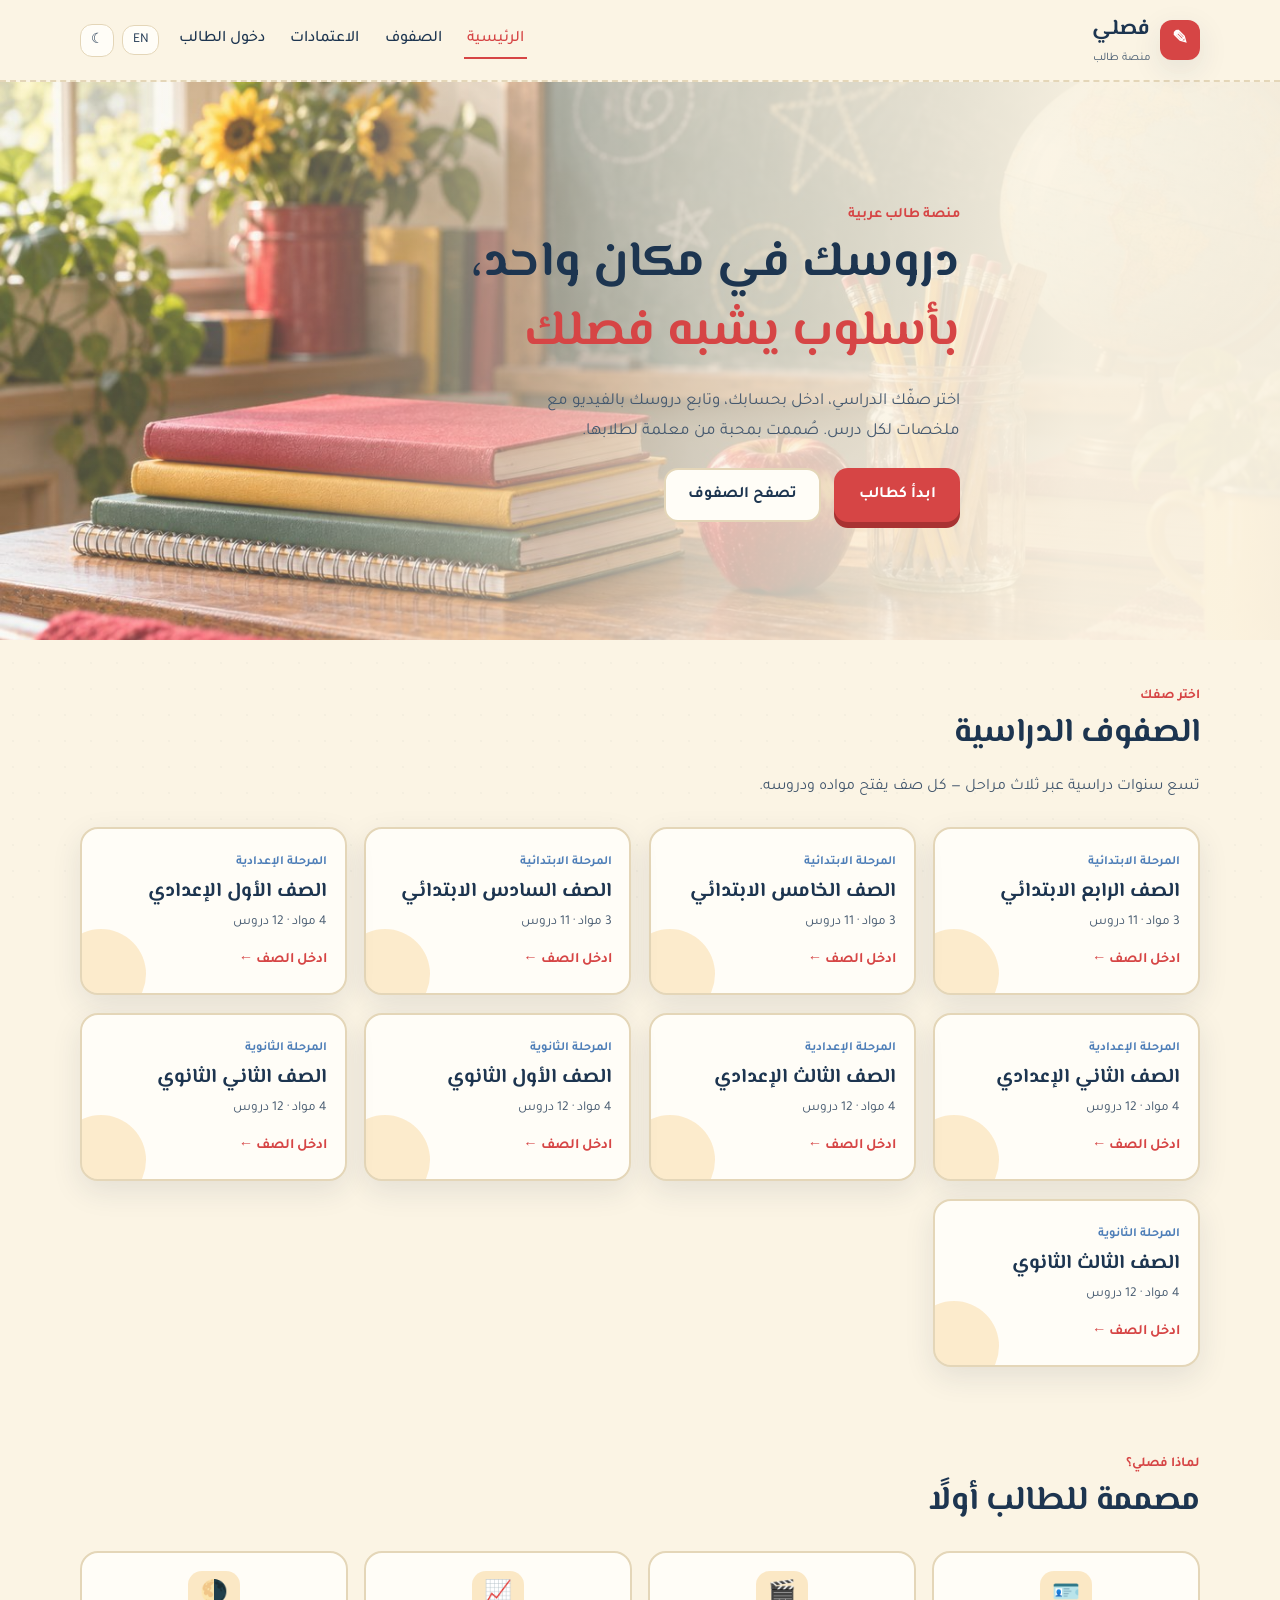
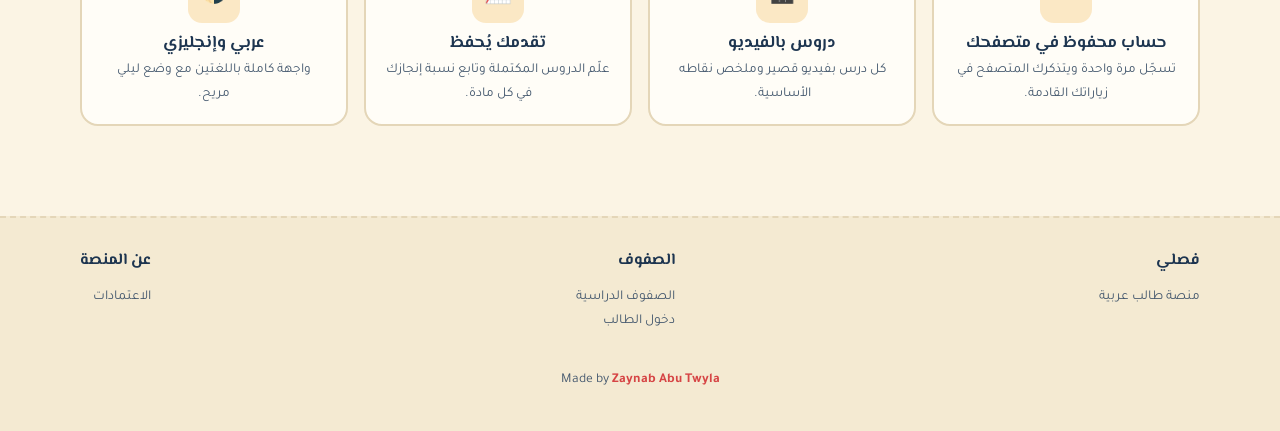
==== index.html @ 714e20f6 "Import site files" ====
<!DOCTYPE html>
<html lang="ar" dir="rtl">
<head>
<meta charset="UTF-8">
<meta name="viewport" content="width=device-width, initial-scale=1.0">
<title data-ar="فصلي — منصة الطالب" data-en="Fasli — Student Platform">فصلي — منصة الطالب</title>
<meta name="description" content="منصة طالب عربية: صفوف ودروس بالفيديو وحساب يتذكرك.">
<link rel="stylesheet" href="assets/fonts/fonts.css">
<link rel="stylesheet" href="assets/css/style.css">
</head>
<body data-page="home" data-active="home">
<header id="site-header" class="site-header"></header>
<main>
  <section class="hero" role="img" aria-label="رسم توضيحي لمكتب معلمة عليه كتب وسبورة وكوب أقلام">
    <div class="wrap hero-inner">
      <span class="kicker" data-i18n="hero.kicker"></span>
      <h1 data-i18n="hero.title"></h1>
      <p class="lead" data-i18n="hero.lead"></p>
      <div class="cta-row">
        <a class="btn btn-primary" href="login.html" data-i18n="hero.cta1"></a>
        <a class="btn btn-ghost" href="#grades" data-i18n="hero.cta2"></a>
      </div>
    </div>
  </section>

  <section class="section" id="grades">
    <div class="wrap">
      <div class="section-head">
        <span class="kicker" data-i18n="grades.kicker"></span>
        <h2 data-i18n="grades.title"></h2>
        <p data-i18n="grades.sub"></p>
      </div>
      <div class="grade-grid" id="grade-grid"></div>
    </div>
  </section>

  <section class="section">
    <div class="wrap">
      <div class="section-head">
        <span class="kicker" data-i18n="feat.kicker"></span>
        <h2 data-i18n="feat.title"></h2>
      </div>
      <div class="feat-grid">
        <div class="feat"><div class="ico">🪪</div><h3 data-i18n="feat1.t"></h3><p data-i18n="feat1.p"></p></div>
        <div class="feat"><div class="ico">🎬</div><h3 data-i18n="feat2.t"></h3><p data-i18n="feat2.p"></p></div>
        <div class="feat"><div class="ico">📈</div><h3 data-i18n="feat3.t"></h3><p data-i18n="feat3.p"></p></div>
        <div class="feat"><div class="ico">🌗</div><h3 data-i18n="feat4.t"></h3><p data-i18n="feat4.p"></p></div>
      </div>
    </div>
  </section>
</main>
<footer id="site-footer" class="site-footer"></footer>
<script src="assets/js/data.js"></script>
<script src="assets/js/i18n.js"></script>
<script src="assets/js/app.js"></script>
</body>
</html>
---- assets/fonts/fonts.css ----
@font-face {
  font-family: 'El Messiri';
  font-style: normal;
  font-weight: 500;
  font-display: swap;
  src: url(elmessiri-500-arabic.woff2) format('woff2');
  unicode-range: U+0600-06FF, U+0750-077F, U+0870-0891, U+0897-08E1, U+08E3-08FF, U+200C-200E, U+2010-2011, U+204F, U+2E41, U+FB50-FDFF, U+FE70-FE74, U+FE76-FEFC, U+102E0-102FB, U+10E60-10E7E, U+10EC2-10EC7, U+10EC9-10EEE, U+10EF0-10EFF, U+1EE00-1EE03, U+1EE05-1EE1F, U+1EE21-1EE22, U+1EE24, U+1EE27, U+1EE29-1EE32, U+1EE34-1EE37, U+1EE39, U+1EE3B, U+1EE42, U+1EE47, U+1EE49, U+1EE4B, U+1EE4D-1EE4F, U+1EE51-1EE52, U+1EE54, U+1EE57, U+1EE59, U+1EE5B, U+1EE5D, U+1EE5F, U+1EE61-1EE62, U+1EE64, U+1EE67-1EE6A, U+1EE6C-1EE72, U+1EE74-1EE77, U+1EE79-1EE7C, U+1EE7E, U+1EE80-1EE89, U+1EE8B-1EE9B, U+1EEA1-1EEA3, U+1EEA5-1EEA9, U+1EEAB-1EEBB, U+1EEF0-1EEF1;
}

@font-face {
  font-family: 'El Messiri';
  font-style: normal;
  font-weight: 500;
  font-display: swap;
  src: url(elmessiri-500-latin-ext.woff2) format('woff2');
  unicode-range: U+0100-02BA, U+02BD-02C5, U+02C7-02CC, U+02CE-02D7, U+02DD-02FF, U+0304, U+0308, U+0329, U+1D00-1DBF, U+1E00-1E9F, U+1EF2-1EFF, U+2020, U+20A0-20AB, U+20AD-20C4, U+2113, U+2C60-2C7F, U+A720-A7FF;
}

@font-face {
  font-family: 'El Messiri';
  font-style: normal;
  font-weight: 500;
  font-display: swap;
  src: url(elmessiri-500-latin.woff2) format('woff2');
  unicode-range: U+0000-00FF, U+0131, U+0152-0153, U+02BB-02BC, U+02C6, U+02DA, U+02DC, U+0304, U+0308, U+0329, U+2000-206F, U+20AC, U+2122, U+2191, U+2193, U+2212, U+2215, U+FEFF, U+FFFD;
}

@font-face {
  font-family: 'El Messiri';
  font-style: normal;
  font-weight: 600;
  font-display: swap;
  src: url(elmessiri-600-arabic.woff2) format('woff2');
  unicode-range: U+0600-06FF, U+0750-077F, U+0870-0891, U+0897-08E1, U+08E3-08FF, U+200C-200E, U+2010-2011, U+204F, U+2E41, U+FB50-FDFF, U+FE70-FE74, U+FE76-FEFC, U+102E0-102FB, U+10E60-10E7E, U+10EC2-10EC7, U+10EC9-10EEE, U+10EF0-10EFF, U+1EE00-1EE03, U+1EE05-1EE1F, U+1EE21-1EE22, U+1EE24, U+1EE27, U+1EE29-1EE32, U+1EE34-1EE37, U+1EE39, U+1EE3B, U+1EE42, U+1EE47, U+1EE49, U+1EE4B, U+1EE4D-1EE4F, U+1EE51-1EE52, U+1EE54, U+1EE57, U+1EE59, U+1EE5B, U+1EE5D, U+1EE5F, U+1EE61-1EE62, U+1EE64, U+1EE67-1EE6A, U+1EE6C-1EE72, U+1EE74-1EE77, U+1EE79-1EE7C, U+1EE7E, U+1EE80-1EE89, U+1EE8B-1EE9B, U+1EEA1-1EEA3, U+1EEA5-1EEA9, U+1EEAB-1EEBB, U+1EEF0-1EEF1;
}

@font-face {
  font-family: 'El Messiri';
  font-style: normal;
  font-weight: 600;
  font-display: swap;
  src: url(elmessiri-600-latin-ext.woff2) format('woff2');
  unicode-range: U+0100-02BA, U+02BD-02C5, U+02C7-02CC, U+02CE-02D7, U+02DD-02FF, U+0304, U+0308, U+0329, U+1D00-1DBF, U+1E00-1E9F, U+1EF2-1EFF, U+2020, U+20A0-20AB, U+20AD-20C4, U+2113, U+2C60-2C7F, U+A720-A7FF;
}

@font-face {
  font-family: 'El Messiri';
  font-style: normal;
  font-weight: 600;
  font-display: swap;
  src: url(elmessiri-600-latin.woff2) format('woff2');
  unicode-range: U+0000-00FF, U+0131, U+0152-0153, U+02BB-02BC, U+02C6, U+02DA, U+02DC, U+0304, U+0308, U+0329, U+2000-206F, U+20AC, U+2122, U+2191, U+2193, U+2212, U+2215, U+FEFF, U+FFFD;
}

@font-face {
  font-family: 'El Messiri';
  font-style: normal;
  font-weight: 700;
  font-display: swap;
  src: url(elmessiri-700-arabic.woff2) format('woff2');
  unicode-range: U+0600-06FF, U+0750-077F, U+0870-0891, U+0897-08E1, U+08E3-08FF, U+200C-200E, U+2010-2011, U+204F, U+2E41, U+FB50-FDFF, U+FE70-FE74, U+FE76-FEFC, U+102E0-102FB, U+10E60-10E7E, U+10EC2-10EC7, U+10EC9-10EEE, U+10EF0-10EFF, U+1EE00-1EE03, U+1EE05-1EE1F, U+1EE21-1EE22, U+1EE24, U+1EE27, U+1EE29-1EE32, U+1EE34-1EE37, U+1EE39, U+1EE3B, U+1EE42, U+1EE47, U+1EE49, U+1EE4B, U+1EE4D-1EE4F, U+1EE51-1EE52, U+1EE54, U+1EE57, U+1EE59, U+1EE5B, U+1EE5D, U+1EE5F, U+1EE61-1EE62, U+1EE64, U+1EE67-1EE6A, U+1EE6C-1EE72, U+1EE74-1EE77, U+1EE79-1EE7C, U+1EE7E, U+1EE80-1EE89, U+1EE8B-1EE9B, U+1EEA1-1EEA3, U+1EEA5-1EEA9, U+1EEAB-1EEBB, U+1EEF0-1EEF1;
}

@font-face {
  font-family: 'El Messiri';
  font-style: normal;
  font-weight: 700;
  font-display: swap;
  src: url(elmessiri-700-latin-ext.woff2) format('woff2');
  unicode-range: U+0100-02BA, U+02BD-02C5, U+02C7-02CC, U+02CE-02D7, U+02DD-02FF, U+0304, U+0308, U+0329, U+1D00-1DBF, U+1E00-1E9F, U+1EF2-1EFF, U+2020, U+20A0-20AB, U+20AD-20C4, U+2113, U+2C60-2C7F, U+A720-A7FF;
}

@font-face {
  font-family: 'El Messiri';
  font-style: normal;
  font-weight: 700;
  font-display: swap;
  src: url(elmessiri-700-latin.woff2) format('woff2');
  unicode-range: U+0000-00FF, U+0131, U+0152-0153, U+02BB-02BC, U+02C6, U+02DA, U+02DC, U+0304, U+0308, U+0329, U+2000-206F, U+20AC, U+2122, U+2191, U+2193, U+2212, U+2215, U+FEFF, U+FFFD;
}

@font-face {
  font-family: 'Tajawal';
  font-style: normal;
  font-weight: 400;
  font-display: swap;
  src: url(tajawal-400-arabic.woff2) format('woff2');
  unicode-range: U+0600-06FF, U+0750-077F, U+0870-0891, U+0897-08E1, U+08E3-08FF, U+200C-200E, U+2010-2011, U+204F, U+2E41, U+FB50-FDFF, U+FE70-FE74, U+FE76-FEFC, U+102E0-102FB, U+10E60-10E7E, U+10EC2-10EC7, U+10EC9-10EEE, U+10EF0-10EFF, U+1EE00-1EE03, U+1EE05-1EE1F, U+1EE21-1EE22, U+1EE24, U+1EE27, U+1EE29-1EE32, U+1EE34-1EE37, U+1EE39, U+1EE3B, U+1EE42, U+1EE47, U+1EE49, U+1EE4B, U+1EE4D-1EE4F, U+1EE51-1EE52, U+1EE54, U+1EE57, U+1EE59, U+1EE5B, U+1EE5D, U+1EE5F, U+1EE61-1EE62, U+1EE64, U+1EE67-1EE6A, U+1EE6C-1EE72, U+1EE74-1EE77, U+1EE79-1EE7C, U+1EE7E, U+1EE80-1EE89, U+1EE8B-1EE9B, U+1EEA1-1EEA3, U+1EEA5-1EEA9, U+1EEAB-1EEBB, U+1EEF0-1EEF1;
}

@font-face {
  font-family: 'Tajawal';
  font-style: normal;
  font-weight: 400;
  font-display: swap;
  src: url(tajawal-400-latin.woff2) format('woff2');
  unicode-range: U+0000-00FF, U+0131, U+0152-0153, U+02BB-02BC, U+02C6, U+02DA, U+02DC, U+0304, U+0308, U+0329, U+2000-206F, U+20AC, U+2122, U+2191, U+2193, U+2212, U+2215, U+FEFF, U+FFFD;
}

@font-face {
  font-family: 'Tajawal';
  font-style: normal;
  font-weight: 500;
  font-display: swap;
  src: url(tajawal-500-arabic.woff2) format('woff2');
  unicode-range: U+0600-06FF, U+0750-077F, U+0870-0891, U+0897-08E1, U+08E3-08FF, U+200C-200E, U+2010-2011, U+204F, U+2E41, U+FB50-FDFF, U+FE70-FE74, U+FE76-FEFC, U+102E0-102FB, U+10E60-10E7E, U+10EC2-10EC7, U+10EC9-10EEE, U+10EF0-10EFF, U+1EE00-1EE03, U+1EE05-1EE1F, U+1EE21-1EE22, U+1EE24, U+1EE27, U+1EE29-1EE32, U+1EE34-1EE37, U+1EE39, U+1EE3B, U+1EE42, U+1EE47, U+1EE49, U+1EE4B, U+1EE4D-1EE4F, U+1EE51-1EE52, U+1EE54, U+1EE57, U+1EE59, U+1EE5B, U+1EE5D, U+1EE5F, U+1EE61-1EE62, U+1EE64, U+1EE67-1EE6A, U+1EE6C-1EE72, U+1EE74-1EE77, U+1EE79-1EE7C, U+1EE7E, U+1EE80-1EE89, U+1EE8B-1EE9B, U+1EEA1-1EEA3, U+1EEA5-1EEA9, U+1EEAB-1EEBB, U+1EEF0-1EEF1;
}

@font-face {
  font-family: 'Tajawal';
  font-style: normal;
  font-weight: 500;
  font-display: swap;
  src: url(tajawal-500-latin.woff2) format('woff2');
  unicode-range: U+0000-00FF, U+0131, U+0152-0153, U+02BB-02BC, U+02C6, U+02DA, U+02DC, U+0304, U+0308, U+0329, U+2000-206F, U+20AC, U+2122, U+2191, U+2193, U+2212, U+2215, U+FEFF, U+FFFD;
}

@font-face {
  font-family: 'Tajawal';
  font-style: normal;
  font-weight: 700;
  font-display: swap;
  src: url(tajawal-700-arabic.woff2) format('woff2');
  unicode-range: U+0600-06FF, U+0750-077F, U+0870-0891, U+0897-08E1, U+08E3-08FF, U+200C-200E, U+2010-2011, U+204F, U+2E41, U+FB50-FDFF, U+FE70-FE74, U+FE76-FEFC, U+102E0-102FB, U+10E60-10E7E, U+10EC2-10EC7, U+10EC9-10EEE, U+10EF0-10EFF, U+1EE00-1EE03, U+1EE05-1EE1F, U+1EE21-1EE22, U+1EE24, U+1EE27, U+1EE29-1EE32, U+1EE34-1EE37, U+1EE39, U+1EE3B, U+1EE42, U+1EE47, U+1EE49, U+1EE4B, U+1EE4D-1EE4F, U+1EE51-1EE52, U+1EE54, U+1EE57, U+1EE59, U+1EE5B, U+1EE5D, U+1EE5F, U+1EE61-1EE62, U+1EE64, U+1EE67-1EE6A, U+1EE6C-1EE72, U+1EE74-1EE77, U+1EE79-1EE7C, U+1EE7E, U+1EE80-1EE89, U+1EE8B-1EE9B, U+1EEA1-1EEA3, U+1EEA5-1EEA9, U+1EEAB-1EEBB, U+1EEF0-1EEF1;
}

@font-face {
  font-family: 'Tajawal';
  font-style: normal;
  font-weight: 700;
  font-display: swap;
  src: url(tajawal-700-latin.woff2) format('woff2');
  unicode-range: U+0000-00FF, U+0131, U+0152-0153, U+02BB-02BC, U+02C6, U+02DA, U+02DC, U+0304, U+0308, U+0329, U+2000-206F, U+20AC, U+2122, U+2191, U+2193, U+2212, U+2215, U+FEFF, U+FFFD;
}
---- assets/css/style.css ----
/* فصلي — منصة الطالب | Fasli student platform — classroom notebook design */
:root{
  --paper:#fbf4e4; --paper2:#f4ead2; --card:#fffdf7; --ink:#1d3550; --ink-soft:#44586e;
  --navy:#16324f; --red:#d64545; --mustard:#f0a832; --sky:#4f7fb8; --line:#e4d6b8;
  --shadow:0 10px 30px rgba(29,53,80,.10); --radius:18px;
  --font-head:'El Messiri',serif; --font-body:'Tajawal',sans-serif;
}
[data-theme=dark]{
  --paper:#122336; --paper2:#0e1d2c; --card:#18304a; --ink:#f2e9d8; --ink-soft:#b9c6d4;
  --navy:#0b1a29; --red:#ff7b6b; --mustard:#f6c460; --sky:#7fb0e6; --line:#2a4763;
  --shadow:0 12px 34px rgba(0,0,0,.45);
}
*{box-sizing:border-box;min-width:0}
html{scroll-behavior:smooth}
body{margin:0;font-family:var(--font-body);background:var(--paper);color:var(--ink);line-height:1.75;transition:background .3s,color .3s}
body::before{content:"";position:fixed;inset:0;pointer-events:none;opacity:.5;
  background-image:radial-gradient(rgba(29,53,80,.05) 1px,transparent 1px);background-size:26px 26px}
[data-theme=dark] body::before{background-image:radial-gradient(rgba(255,255,255,.05) 1px,transparent 1px)}
h1,h2,h3,h4{font-family:var(--font-head);line-height:1.4;margin:0 0 .4em}
a{color:var(--sky);text-decoration:none}
img{max-width:100%;height:auto;display:block}
.wrap{width:min(1120px,92%);margin-inline:auto}
.skip{position:absolute;inset-inline-start:-999px}

/* شريط توضيحي */
.demo-ribbon{background:var(--navy);color:#f7e9c8;font-size:.82rem;text-align:center;padding:.35rem .8rem;position:relative;z-index:5}
[data-theme=dark] .demo-ribbon{background:#08141f}

/* الترويسة */
.site-header{position:sticky;top:0;z-index:20;background:color-mix(in srgb,var(--paper) 88%,transparent);backdrop-filter:blur(10px);border-bottom:2px dashed var(--line)}
.header-in{display:flex;align-items:center;gap:1rem;padding:.7rem 0}
.brand{display:flex;align-items:center;gap:.6rem;font-family:var(--font-head);font-weight:700;font-size:1.35rem;color:var(--ink)}
.brand .mark{width:40px;height:40px;border-radius:12px;background:var(--red);display:grid;place-items:center;color:#fff;font-size:1.2rem;box-shadow:var(--shadow)}
.brand small{display:block;font-family:var(--font-body);font-weight:400;font-size:.72rem;color:var(--ink-soft)}
.main-nav{display:flex;gap:1.2rem;margin-inline-start:auto;align-items:center}
.main-nav a{color:var(--ink);font-weight:500;padding:.25rem .2rem;border-bottom:2px solid transparent}
.main-nav a[aria-current],.main-nav a:hover{border-color:var(--red);color:var(--red)}
.header-tools{display:flex;gap:.5rem;align-items:center}
.icon-btn,.lang-btn{border:1.5px solid var(--line);background:var(--card);color:var(--ink);border-radius:12px;padding:.35rem .6rem;font-family:var(--font-body);font-size:.85rem;cursor:pointer;display:inline-flex;align-items:center;gap:.3rem}
.icon-btn:hover,.lang-btn:hover{border-color:var(--red)}
.burger{display:none}
@media (max-width:840px){
  .burger{display:inline-flex;margin-inline-start:auto}
  .main-nav{display:none;position:absolute;top:100%;inset-inline:0;background:var(--card);flex-direction:column;align-items:stretch;padding:1rem 5%;gap:.4rem;border-bottom:2px dashed var(--line)}
  body.nav-open .main-nav{display:flex}
}

/* البطل */
:root{--hero-scrim:linear-gradient(to left,rgba(251,244,228,.96) 16%,rgba(251,244,228,.74) 46%,rgba(251,244,228,.26) 80%)}
html[dir=ltr]{--hero-scrim:linear-gradient(to right,rgba(251,244,228,.96) 16%,rgba(251,244,228,.74) 46%,rgba(251,244,228,.26) 80%)}
html[data-theme=dark]{--hero-scrim:linear-gradient(to left,rgba(18,35,54,.96) 16%,rgba(18,35,54,.78) 46%,rgba(18,35,54,.34) 80%)}
html[data-theme=dark][dir=ltr]{--hero-scrim:linear-gradient(to right,rgba(18,35,54,.96) 16%,rgba(18,35,54,.78) 46%,rgba(18,35,54,.34) 80%)}
@media (max-width:700px){
  :root,html[dir=ltr]{--hero-scrim:linear-gradient(rgba(251,244,228,.92),rgba(251,244,228,.84))}
  html[data-theme=dark],html[data-theme=dark][dir=ltr]{--hero-scrim:linear-gradient(rgba(18,35,54,.92),rgba(18,35,54,.85))}
}
.hero{position:relative;overflow:hidden;display:flex;align-items:center;min-height:clamp(400px,62vh,580px);
  background-image:var(--hero-scrim),url('../img/hero.jpg');background-size:cover,cover;background-position:center,center 34%;background-repeat:no-repeat}
.hero-inner{max-width:640px;padding:3.6rem 0}
.hero .kicker{color:var(--red);font-weight:700;font-size:.9rem}
.hero h1{font-size:clamp(1.9rem,4.6vw,3.1rem)}
.hero h1 em{font-style:normal;color:var(--red);position:relative}
.hero h1 em::after{content:"";position:absolute;inset-inline:0;bottom:.06em;height:.28em;background:color-mix(in srgb,var(--mustard) 55%,transparent);z-index:-1;border-radius:3px}
.hero p.lead{color:var(--ink-soft);font-size:1.06rem;max-width:52ch}
.cta-row{display:flex;gap:.8rem;flex-wrap:wrap;margin-top:1.3rem}
.btn{display:inline-flex;align-items:center;gap:.5rem;border-radius:14px;padding:.7rem 1.4rem;font-family:var(--font-body);font-weight:700;font-size:1rem;border:2px solid transparent;cursor:pointer;transition:transform .15s}
.btn:hover{transform:translateY(-2px)}
.btn-primary{background:var(--red);color:#fff;box-shadow:0 6px 0 #a83232}
[data-theme=dark] .btn-primary{box-shadow:0 6px 0 #8f2b22}
.btn-primary:active{transform:translateY(2px);box-shadow:0 2px 0 #a83232}
.btn-ghost{background:var(--card);color:var(--ink);border-color:var(--line)}
.btn-ghost:hover{border-color:var(--sky)}

/* أقسام */
.section{padding:2.6rem 0}
.section-head{max-width:60ch;margin-bottom:1.6rem}
.section-head .kicker{color:var(--red);font-weight:700;font-size:.85rem}
.section-head h2{font-size:clamp(1.5rem,3vw,2.1rem)}
.section-head p{color:var(--ink-soft)}

/* بطاقات المراحل والصفوف */
.grade-grid{display:grid;grid-template-columns:repeat(auto-fill,minmax(230px,1fr));gap:1.1rem}
.grade-card{background:var(--card);border:2px solid var(--line);border-radius:var(--radius);padding:1.2rem 1.1rem;box-shadow:var(--shadow);position:relative;overflow:hidden;transition:transform .15s,border-color .15s;color:var(--ink)}
.grade-card:hover{transform:translateY(-4px) rotate(-.4deg);border-color:var(--mustard)}
.grade-card .stage{font-size:.78rem;color:var(--sky);font-weight:700}
.grade-card h3{font-size:1.25rem;margin:.15rem 0 .3rem}
.grade-card p{font-size:.85rem;color:var(--ink-soft);margin:0 0 .7rem}
.grade-card .go{font-weight:700;color:var(--red);font-size:.9rem}
.grade-card::after{content:"";position:absolute;inset-inline-end:-26px;bottom:-26px;width:90px;height:90px;border-radius:50%;background:color-mix(in srgb,var(--mustard) 22%,transparent)}

/* بطاقات المواد والدروس */
.subject-grid{display:grid;grid-template-columns:repeat(auto-fill,minmax(250px,1fr));gap:1.1rem}
.subject-card{background:var(--card);border:2px solid var(--line);border-radius:var(--radius);overflow:hidden;box-shadow:var(--shadow);color:var(--ink);transition:transform .15s}
.subject-card:hover{transform:translateY(-4px)}
.subject-card .thumb{aspect-ratio:16/9;object-fit:cover;width:100%}
.subject-card .body{padding:1rem 1.1rem 1.2rem}
.subject-card h3{font-size:1.15rem;margin:0 0 .25rem}
.subject-card .meta{font-size:.82rem;color:var(--ink-soft);display:flex;gap:.9rem;flex-wrap:wrap}
.progress{height:8px;border-radius:99px;background:var(--paper2);margin-top:.7rem;overflow:hidden}
.progress i{display:block;height:100%;background:linear-gradient(90deg,var(--mustard),var(--red));border-radius:99px}

.lesson-list{display:grid;gap:.8rem}
.lesson-row{display:flex;gap:1rem;align-items:center;background:var(--card);border:2px solid var(--line);border-radius:16px;padding:.85rem 1rem;color:var(--ink);transition:border-color .15s}
.lesson-row:hover{border-color:var(--sky)}
.lesson-row .num{flex:0 0 44px;height:44px;border-radius:12px;background:var(--paper2);display:grid;place-items:center;font-family:var(--font-head);font-weight:700;color:var(--red)}
.lesson-row .info h3{font-size:1.02rem;margin:0}
.lesson-row .info span{font-size:.8rem;color:var(--ink-soft)}
.lesson-row .badge{margin-inline-start:auto;font-size:.75rem;font-weight:700;padding:.2rem .7rem;border-radius:99px;background:color-mix(in srgb,var(--sky) 16%,transparent);color:var(--sky);white-space:nowrap}
.lesson-row.done .badge{background:color-mix(in srgb,#3f9d63 18%,transparent);color:#3f9d63}

/* صفحة الدرس */
.lesson-hero{display:grid;grid-template-columns:1.25fr .75fr;gap:1.6rem;align-items:start}
@media (max-width:900px){.lesson-hero{grid-template-columns:1fr}}
.video-shell{border-radius:20px;overflow:hidden;border:3px solid var(--card);box-shadow:var(--shadow);background:#000}
.video-shell video{width:100%;display:block;aspect-ratio:16/9}
.note-card{background:var(--card);border:2px dashed var(--line);border-radius:var(--radius);padding:1.2rem 1.3rem}
.note-card h3{color:var(--red)}
.note-card ul{margin:.4rem 0;padding-inline-start:1.2rem}
.note-card li{margin:.3rem 0;font-size:.95rem}

/* تسجيل الدخول */
.auth-wrap{min-height:70vh;display:grid;place-items:center;padding:3rem 0}
.auth-card{position:relative;width:min(430px,100%);background:var(--card);border:2px solid var(--line);border-radius:24px;box-shadow:var(--shadow);padding:2rem 1.8rem;position:relative}
.auth-card::before{content:"";position:absolute;top:-13px;left:50%;width:120px;height:26px;background:color-mix(in srgb,var(--mustard) 70%,transparent);transform:translateX(-50%) rotate(-2deg);border-radius:3px}
.auth-card h1{font-size:1.5rem;text-align:center}
.auth-card .sub{text-align:center;color:var(--ink-soft);font-size:.9rem;margin-bottom:1.2rem}
.field{margin-bottom:1rem}
.field label{display:block;font-weight:700;font-size:.88rem;margin-bottom:.3rem}
.field input,.field select{width:100%;padding:.65rem .8rem;border-radius:12px;border:1.5px solid var(--line);background:var(--paper);color:var(--ink);font-family:var(--font-body);font-size:.95rem}
.field input:focus,.field select:focus{outline:2px solid var(--sky);outline-offset:1px}
.auth-card .btn{width:100%;justify-content:center;margin-top:.4rem}
.demo-hint{margin-top:1rem;font-size:.8rem;color:var(--ink-soft);background:var(--paper2);border-radius:12px;padding:.6rem .8rem;text-align:center}

/* ترحيب الطالب */
.welcome-bar{display:flex;align-items:center;gap:1rem;background:linear-gradient(120deg,color-mix(in srgb,var(--navy) 92%,#000),var(--navy));color:#f7e9c8;border-radius:22px;padding:1.4rem 1.6rem;margin:1.6rem 0;flex-wrap:wrap}
.welcome-bar h2{margin:0;font-size:1.4rem}
.welcome-bar p{margin:0;font-size:.9rem;opacity:.85}
.welcome-bar .spacer{margin-inline-start:auto;display:flex;gap:.6rem;flex-wrap:wrap}
.chip-btn{border:1.5px solid rgba(247,233,200,.4);background:transparent;color:#f7e9c8;border-radius:12px;padding:.45rem 1rem;font-family:var(--font-body);font-size:.85rem;cursor:pointer}
.chip-btn:hover{background:rgba(247,233,200,.12)}

/* مميزات */
.feat-grid{display:grid;grid-template-columns:repeat(auto-fit,minmax(220px,1fr));gap:1rem}
.feat{background:var(--card);border:2px solid var(--line);border-radius:var(--radius);padding:1.1rem;text-align:center}
.feat .ico{width:52px;height:52px;margin:0 auto .6rem;border-radius:14px;display:grid;place-items:center;font-size:1.4rem;background:color-mix(in srgb,var(--mustard) 25%,transparent)}
.feat h3{font-size:1.05rem;margin-bottom:.2rem}
.feat p{font-size:.85rem;color:var(--ink-soft);margin:0}

/* تنبيه */
.alert{border-radius:14px;padding:.8rem 1rem;font-size:.9rem;border:1.5px dashed var(--red);color:var(--red);background:color-mix(in srgb,var(--red) 8%,transparent);margin:1rem 0}

/* التذييل */
.site-footer{margin-top:3rem;border-top:2px dashed var(--line);background:var(--paper2);padding:2rem 0 2.4rem}
.footer-grid{display:flex;gap:1.4rem;flex-wrap:wrap;align-items:flex-start;justify-content:space-between}
.site-footer h4{margin:0 0 .4rem;font-size:1rem}
.site-footer p,.site-footer a{font-size:.85rem;color:var(--ink-soft)}
.site-footer a:hover{color:var(--red)}
.made-by{font-size:.85rem;color:var(--ink-soft);margin-top:1.4rem;text-align:center}
.made-by a{color:var(--red);font-weight:700}

@media (prefers-reduced-motion:reduce){*{animation:none!important;transition:none!important;scroll-behavior:auto}}
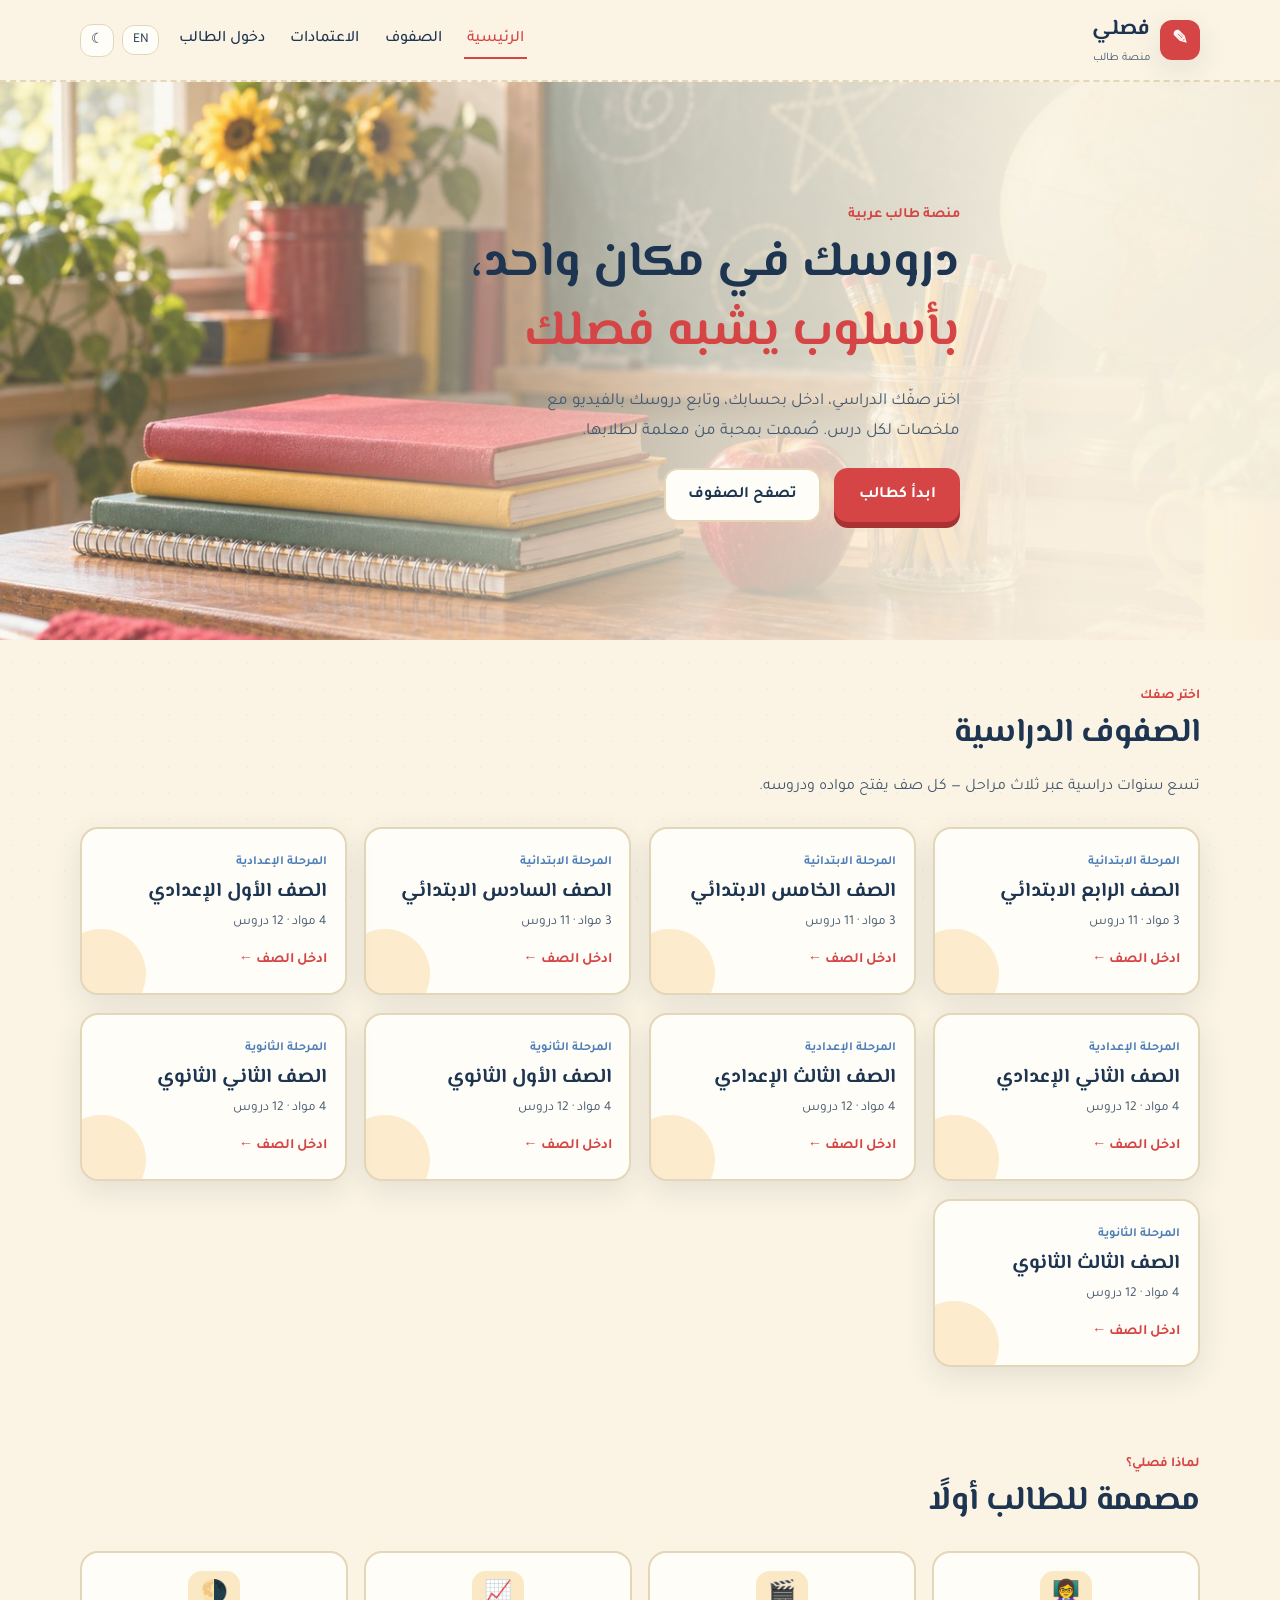
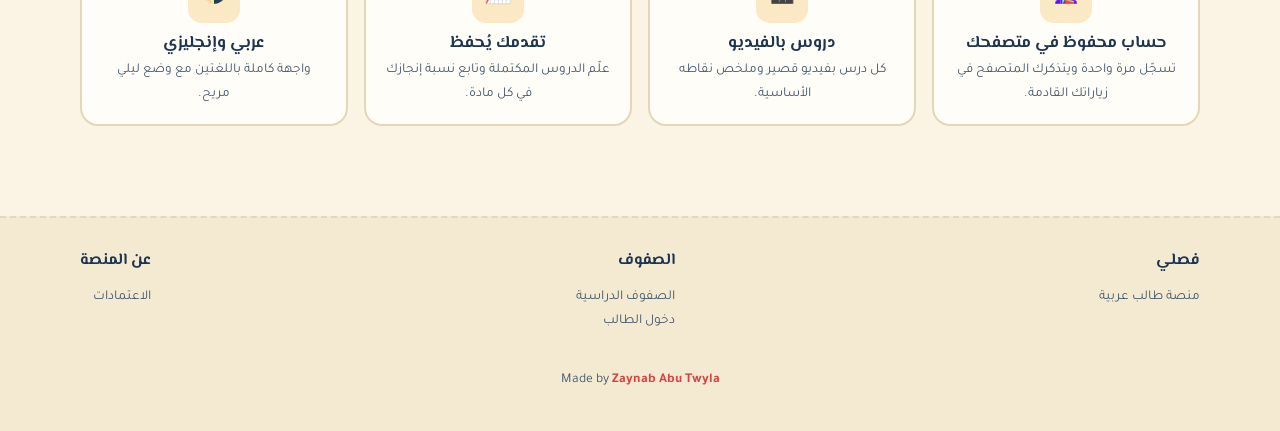
==== commit 3fafcc37: "اصلاح مسار التعلم: توجيه الصفوف والمواد، تتبع مشاهدة حقيقي، وقفل الدروس بالتتابع" ====
--- a/index.html
+++ b/index.html
@@ -4,7 +4,8 @@
 <meta charset="UTF-8">
 <meta name="viewport" content="width=device-width, initial-scale=1.0">
 <title data-ar="فصلي — منصة الطالب" data-en="Fasli — Student Platform">فصلي — منصة الطالب</title>
-<meta name="description" content="منصة طالب عربية: صفوف ودروس بالفيديو وحساب يتذكرك.">
+<meta name="description" content="منصة طالب عربية: صفوف ودروس بالفيديو وتقدم يُحسب تلقائيًا.">
+<script>try{var _t=JSON.parse(localStorage.getItem('fasli_theme')||'null')||(matchMedia('(prefers-color-scheme: dark)').matches?'dark':'light');document.documentElement.dataset.theme=_t;var _l=JSON.parse(localStorage.getItem('fasli_lang')||'"ar"');document.documentElement.lang=_l;document.documentElement.dir=_l==='ar'?'rtl':'ltr';}catch(e){}</script>
 <link rel="stylesheet" href="assets/fonts/fonts.css">
 <link rel="stylesheet" href="assets/css/style.css">
 </head>
@@ -41,7 +42,7 @@
         <h2 data-i18n="feat.title"></h2>
       </div>
       <div class="feat-grid">
-        <div class="feat"><div class="ico">🪪</div><h3 data-i18n="feat1.t"></h3><p data-i18n="feat1.p"></p></div>
+        <div class="feat"><div class="ico">👩‍🏫</div><h3 data-i18n="feat1.t"></h3><p data-i18n="feat1.p"></p></div>
         <div class="feat"><div class="ico">🎬</div><h3 data-i18n="feat2.t"></h3><p data-i18n="feat2.p"></p></div>
         <div class="feat"><div class="ico">📈</div><h3 data-i18n="feat3.t"></h3><p data-i18n="feat3.p"></p></div>
         <div class="feat"><div class="ico">🌗</div><h3 data-i18n="feat4.t"></h3><p data-i18n="feat4.p"></p></div>
